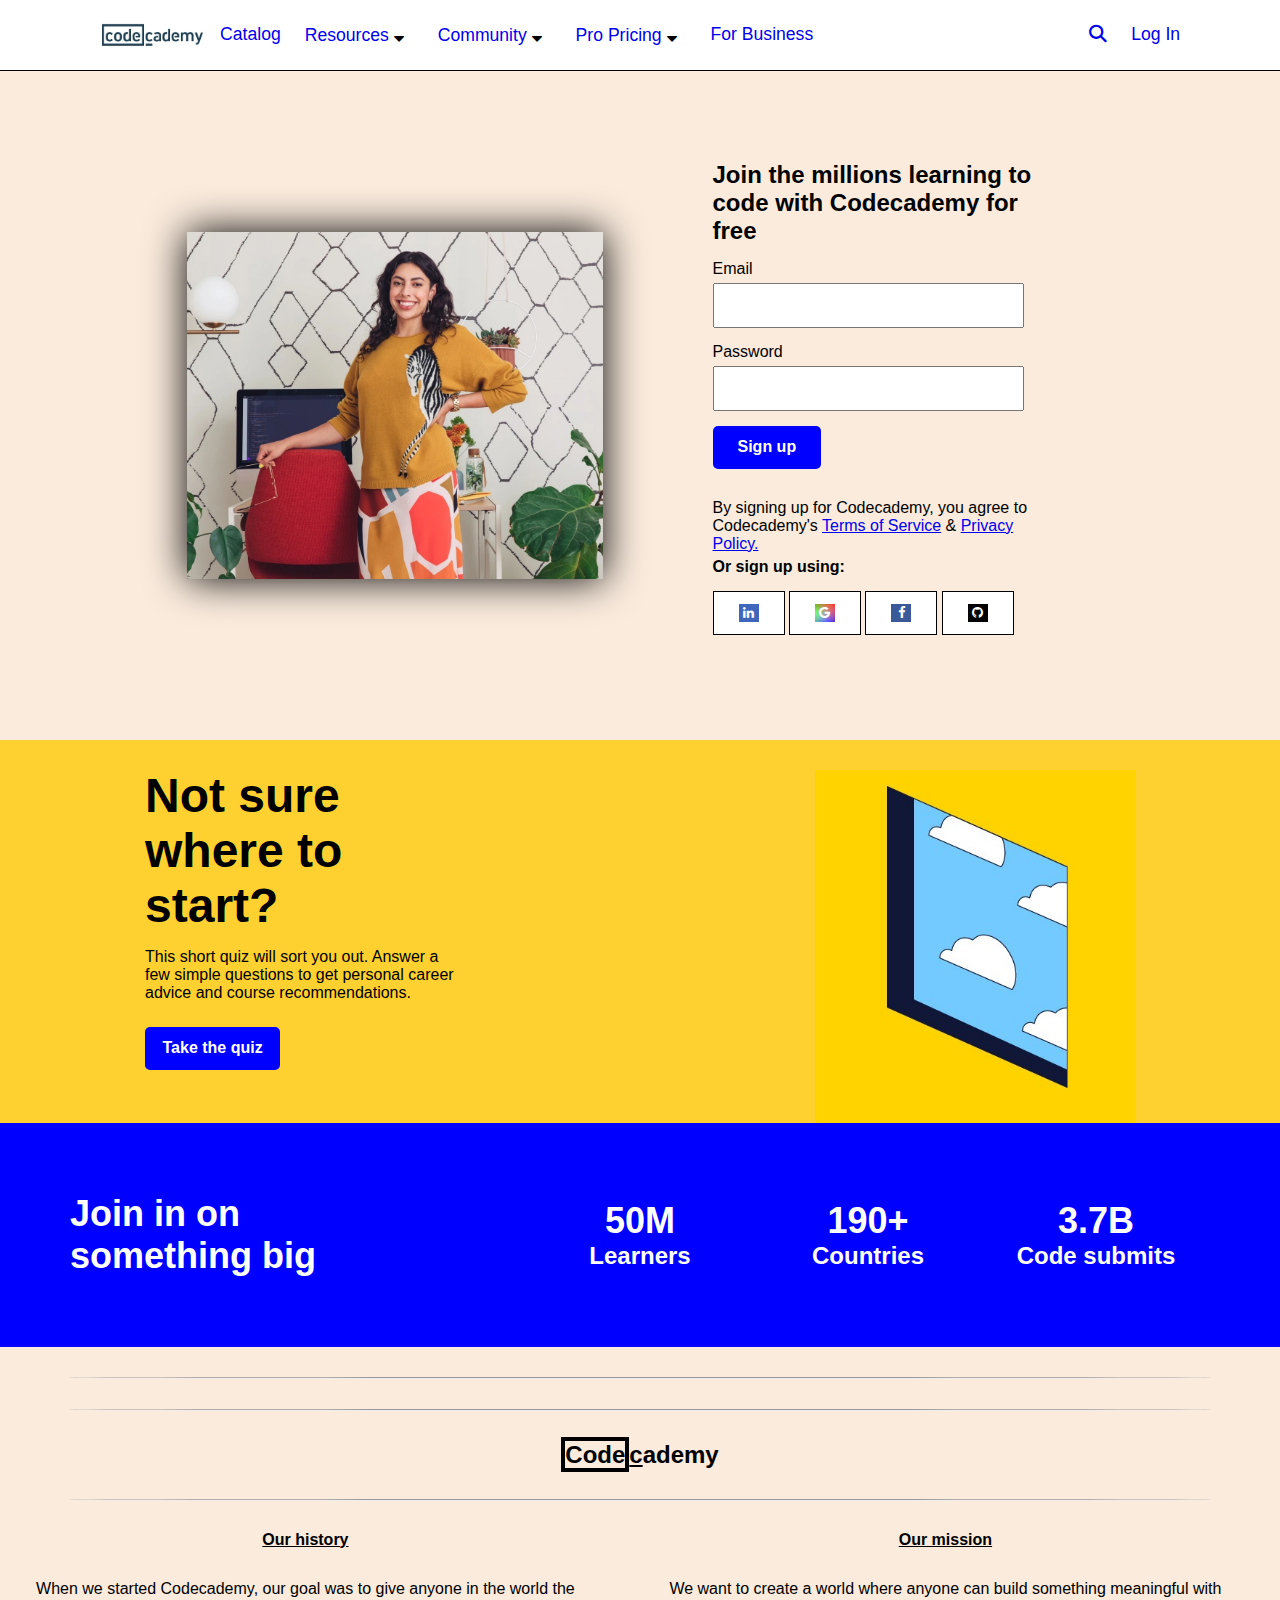
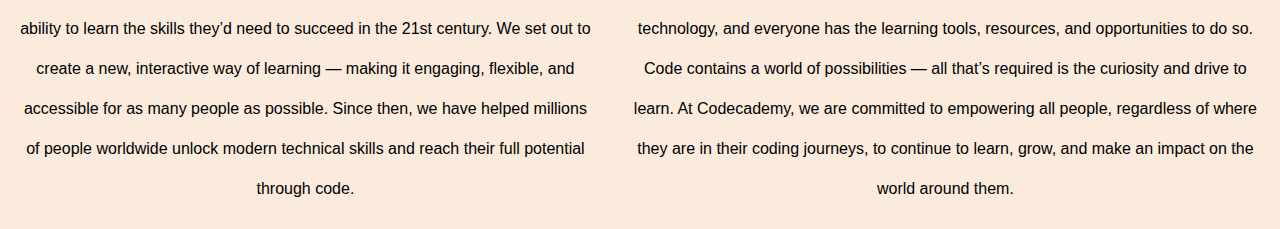
==== week-2/3.Responsive-website/index.html @ 40b02b16 "." ====
<!DOCTYPE html>
<html lang="en">
<head>
    <meta charset="UTF-8">
    <meta http-equiv="X-UA-Compatible" content="IE=edge">
    <meta name="viewport" content="width=device-width, initial-scale=1.0">
    <link rel="stylesheet" href="https://cdnjs.cloudflare.com/ajax/libs/font-awesome/6.1.1/css/all.min.css">
    <link rel="stylesheet" href="https://cdnjs.cloudflare.com/ajax/libs/font-awesome/4.7.0/css/font-awesome.min.css">
    <link rel="stylesheet" href="style.css">
    <title>Project: Rebuilding a webpage</title>
</head>
<body>

<!-- Header Part -->

<header>
    <nav class="nav-bar">
        <img src="logo.webp" alt="the-logo-photo">
        <ul class="nav-ul">
            <li><a href="#">Catalog</a></li>
            <li><a href="#">Resources</a> <a href="#"><i class='fa fa-sort-desc' style='color: black'></i></a></li>
            <li><a href="#">Community</a> <a href="#"><i class='fa fa-sort-desc' style='color: black'></i></a></li>
            <li><a href="#">Pro Pricing</a> <a href="#"><i class='fa fa-sort-desc' style='color: black'></i></a></li>
            <li><a href="#">For Business</a></li>
            <li><a href="#"><i class="fa-solid fa-magnifying-glass"></i></a></li>
            <li><a href="#">Log In</a></li>
        </ul>
        <div class="line">
            <span></span>
            <span></span>
            <span></span>
        </div>
    </nav>
</header>

<!-- Main Part -->

<main class="main-section">
    <img src="main-photo.webp" alt="the-interface-photo">
    <div class="contact-section">
        <h2>Join the millions learning to code with Codecademy for free</h2>
        <form action="">
        <p>Email</p>
        <input class="field" type="email" name="email">
        <p>Password</p>
        <input class="field" type="password" name="password">
        </form>
        <button>Sign up</button>
        <p>By signing up for Codecademy, you agree to Codecademy's <a href="#">Terms of Service</a> & <a href="#">Privacy Policy.</a></p>
        <h4>Or sign up using:</h4>
        <div class="social-media">
            <button><a target="_blank" href="#" class="fa fa-linkedin" title="linkedin"></a></button>
            <button><a target="_blank" href="#" class="fa fa-google" title="google"></a></button>
            <button><a target="_blank" href="#" class="fa fa-facebook" title="facebook"></a></button>
            <button><a target="_blank" href="#" class="fa fa-github" title="github"></a></button>            
        </div>
    </div>
</main>

<!-- Article 1 -->

<article class="article-1">
    <div class="text-div">
        <h1>Not sure where to start?</h1>
        <p>This short quiz will sort you out. Answer a few simple questions to get personal career advice and course recommendations.</p>
        <button>Take the quiz</button>
    </div>
    <img src="photo-2.jpg" alt="sky-photo">
</article>

<!-- Article 2 -->

<article class="article-2">
    <h2 id="flex-2">Join in on<br>something big</h2>
    <div class="flex-1">
        <h2>50M</h2>
        <h4>Learners</h4>    
    </div>
    <div class="flex-1">
        <h2>190+</h2>
        <h4>Countries</h4>    
    </div>
    <div class="flex-1">
        <h2>3.7B</h2>
        <h4>Code submits</h4>    
    </div>
</article>

<!-- Footer part -->

<hr>
<hr>
<footer>
    <h2><span id="bordering">Code</span><span id="underling">c</span>ademy</h2>
<hr>
    <div class="footer-text">
        <div>
            <h4>Our history</h4>
            <p>When we started Codecademy, our goal was to give anyone in the world the ability to learn the skills they’d need to succeed in the 21st century. We set out to create a new, interactive way of learning — making it engaging, flexible, and accessible for as many people as possible. Since then, we have helped millions of people worldwide unlock modern technical skills and reach their full potential through code.</p>
        </div>
        <div>
            <h4>Our mission</h4>
            <p>We want to create a world where anyone can build something meaningful with technology, and everyone has the learning tools, resources, and opportunities to do so. Code contains a world of possibilities — all that’s required is the curiosity and drive to learn. At Codecademy, we are committed to empowering all people, regardless of where they are in their coding journeys, to continue to learn, grow, and make an impact on the world around them.</p>
        </div>
    </div>
</footer>

</body>
</html>
---- week-2/3.Responsive-website/style.css ----
/* overall */

* {
    margin: 0;
    padding: 0;
    box-sizing: border-box;
}

body {
    background-color: rgb(250, 235, 221);
    font-family: "Apercu","Segoe UI","Roboto","Ubuntu","Cantarell","Fira Sans","Droid Sans","Helvetica Neue",sans-serif;
}

/* Header Part */

header {
    background-color: white;
    border-bottom: 1px solid black;
    padding: 15px 0;
}

.nav-bar {
    display: flex;
    justify-content: center;
    gap: 10px;
}

.nav-bar img {
    width: 9%;
}

.nav-ul {
    list-style: none;
    display: flex;
    align-items: center;
    width: 75%;
    gap: 2.5%;
    font-size: 1.1rem;
    margin-right: 5px;
}

.nav-ul li:nth-child(6) {
    margin-left: auto;
}

.nav-ul a {
    text-decoration: none;
}

.nav-ul a:hover {
    color: blue;
}

.line {
    display: none;
}

/* Main Part */

.main-section {
    display: flex;
    margin: 90px auto;
    justify-content: center;
    align-items: center;
    gap: 75px;
}

.main-section img {
    filter: drop-shadow(0 0px 20px black);
    width: 32.5%;
}

.contact-section {
    width: 32.5%;
    font-size: 1rem;
    padding: 0 35px;
}

.field {
    width: 90%;
    height: 45px;
    font-size: 1.7rem;
}

.field:hover {
    border: 1px solid blue;
}

.field:focus {
    border: 3px solid blue;
}

.contact-section p {
    margin: 15px 0 5px 0;
}

.contact-section button {
    color: white;
    background-color: blue;
    padding: 12.5px 25px;
    margin: 15px 0;
    border: none;
    border-radius: 5px;
    font-size: 1rem;
    font-weight: bold;
}

.contact-section button:hover {
    opacity: .7;
}

.social-media button {
    border: 1px solid black;
    border-radius: 0;
    background-color: white;
    font-size: 0.8rem;
}

.fa {
    width: 20px;
    height: 17.5px;
    text-decoration: none;
    padding-top: 3px;
    color: white;
}

.fa-facebook {
    background-color: #3B5998;
}

.fa-google {
    background: linear-gradient(217deg, rgba(255,0,0,.8), rgba(255,0,0,0) 70.71%),
                linear-gradient(127deg, rgba(0,255,0,.8), rgba(0,255,0,0) 70.71%),
                linear-gradient(336deg, rgba(0,0,255,.8), rgba(0,0,255,0) 70.71%);
}

.fa-linkedin {
    background-color: #3f66ba;
}

.fa-github {
    background-color: black;
}

/* Article-1 */

.article-1 {
    background-color: rgb(255, 209, 48);
    display: flex;
    justify-content: center;
    gap: 350px;
    align-items: center;
}

.text-div {
    width: 25%;
}

.text-div h1 {
    font-size: 3rem;
    margin-bottom: 15px;
}

.text-div button {
    margin: 25px 0;
    color: white;
    background-color: blue;
    padding: 12.5px 17.5px;
    border: none;
    border-radius: 5px;
    font-size: 1rem;
    font-weight: bold;
}

.text-div button:hover {
    opacity: .7;
}

.article-1 img{
    margin-top: 30px;
    width: 25%;
}

/* Article-2 */

.article-2 {
    background-color: blue;
    display: flex;
    align-items: center;
    color: white;
    padding: 70px;
    font-size: 1.5rem;
}

#flex-2 {
    flex: 2;
    text-align: left;
}

.flex-1 {
    flex: 1;
    text-align: center;
}

/* Footer */

hr {
    width : 90%;
    margin: 30px auto;
    border-radius: 50%;
}

footer {
    text-align: center;
}

#bordering {
    border: 4px solid black;
}

#underling {
    text-decoration: underline;
}

.footer-text {
    display: flex;
}

footer h4 {
    text-decoration: underline;
}

footer p {
    line-height: 40px;
    margin: 20px;
}

/* Media query */

@media (min-width: 515px) and (max-width: 960px) {
    .nav-bar {
        justify-content: flex-start;
        gap: 1%;
    }
    .nav-bar img {
        width: 13.5%;
    }
    .nav-ul {
        width: 90%;
        font-size: 0.7rem;
    }
    .main-section {
        display: flex;
        flex-direction: column;
        margin: 10px auto;
        gap: 10px;
    }
    .main-section img {
        width: 50%;
    }
    .contact-section {
        width: 90%;
    }
    .article-1 {
        justify-content: space-around;
        gap: 50px;
    }
    .text-div {
        width: 50%;
        margin-left: 10px;
    }
    .article-1 img{
        width: 50%;
    }
    .article-2 {
        padding: 35px;
        font-size: 1rem;
    }
    footer p {
        line-height: 30px;
        margin: 10px;
    }
}

@media (min-width: 240px) and (max-width: 515px) {
    .nav-bar {
        justify-content: space-around;
        align-items: center;
    }
    .nav-bar img {
        width: 18%;
    }
    .nav-ul {
        display: none;
    }
    .line {
        display: flex;
        flex-direction: column;
        margin: 5px 0;
    }
    .line span {
        width: 25px;
        height: 3px;
        background-color: black;
        margin: 2px 0;
    }
    .main-section {
        display: flex;
        flex-direction: column;
        margin: 10px auto;
        gap: 10px;
    }
    .main-section img {
        width: 50%;
    }
    .contact-section {
        width: 90%;
    }
    .article-1 {
        flex-direction: column-reverse;
        gap: 10px;
    }
    .text-div {
        width: 75%;
    }
    .article-1 img{
        width: 50%;
    }
    .article-2 {
        padding: 20px;
        font-size: 0.5rem;
    }
    .footer-text {
        flex-direction: column;
    }
}
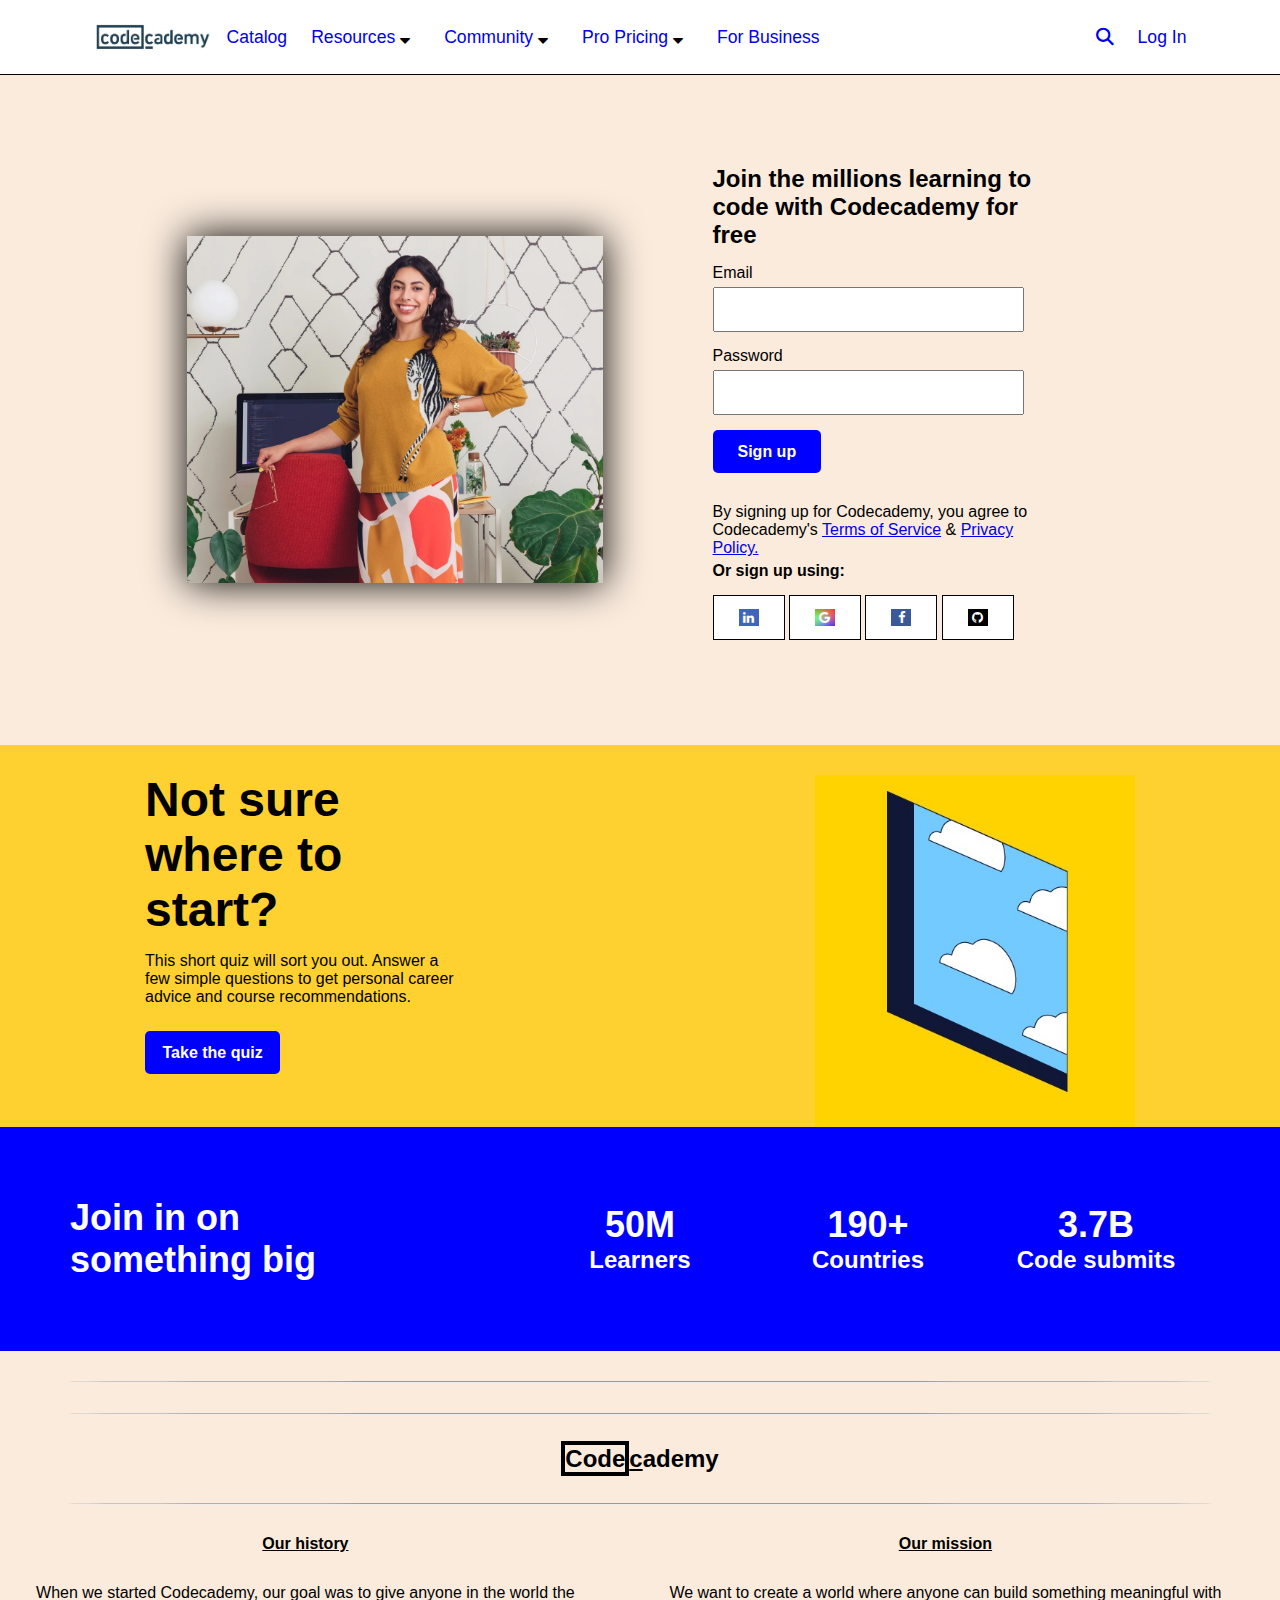
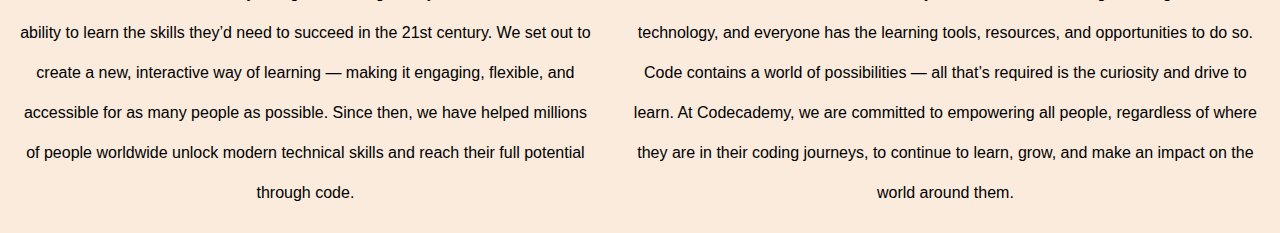
==== commit 4f2aac73: "Adjusted the styling functions in both html and css files" ====
--- a/week-2/3.Responsive-website/index.html
+++ b/week-2/3.Responsive-website/index.html
@@ -18,9 +18,9 @@
         <img src="logo.webp" alt="the-logo-photo">
         <ul class="nav-ul">
             <li><a href="#">Catalog</a></li>
-            <li><a href="#">Resources</a> <a href="#"><i class='fa fa-sort-desc' style='color: black'></i></a></li>
-            <li><a href="#">Community</a> <a href="#"><i class='fa fa-sort-desc' style='color: black'></i></a></li>
-            <li><a href="#">Pro Pricing</a> <a href="#"><i class='fa fa-sort-desc' style='color: black'></i></a></li>
+            <li><a href="#">Resources</a> <a href="#"><i class='fa fa-sort-desc'></i></a></li>
+            <li><a href="#">Community</a> <a href="#"><i class='fa fa-sort-desc'></i></a></li>
+            <li><a href="#">Pro Pricing</a> <a href="#"><i class='fa fa-sort-desc'></i></a></li>
             <li><a href="#">For Business</a></li>
             <li><a href="#"><i class="fa-solid fa-magnifying-glass"></i></a></li>
             <li><a href="#">Log In</a></li>
--- a/week-2/3.Responsive-website/style.css
+++ b/week-2/3.Responsive-website/style.css
@@ -26,7 +26,7 @@
 }
 
 .nav-bar img {
-    width: 9%;
+    width: 10%;
 }
 
 .nav-ul {
@@ -45,6 +45,10 @@
 
 .nav-ul a {
     text-decoration: none;
+}
+
+.nav-ul a:visited {
+    color: black;
 }
 
 .nav-ul a:hover {
@@ -124,6 +128,10 @@
     color: white;
 }
 
+.fa-sort-desc {
+    color: black;
+}
+
 .fa-facebook {
     background-color: #3B5998;
 }
@@ -239,56 +247,11 @@
 
 @media (min-width: 515px) and (max-width: 960px) {
     .nav-bar {
-        justify-content: flex-start;
-        gap: 1%;
-    }
-    .nav-bar img {
-        width: 13.5%;
-    }
-    .nav-ul {
-        width: 90%;
-        font-size: 0.7rem;
-    }
-    .main-section {
-        display: flex;
-        flex-direction: column;
-        margin: 10px auto;
-        gap: 10px;
-    }
-    .main-section img {
-        width: 50%;
-    }
-    .contact-section {
-        width: 90%;
-    }
-    .article-1 {
-        justify-content: space-around;
-        gap: 50px;
-    }
-    .text-div {
-        width: 50%;
-        margin-left: 10px;
-    }
-    .article-1 img{
-        width: 50%;
-    }
-    .article-2 {
-        padding: 35px;
-        font-size: 1rem;
-    }
-    footer p {
-        line-height: 30px;
-        margin: 10px;
-    }
-}
-
-@media (min-width: 240px) and (max-width: 515px) {
-    .nav-bar {
         justify-content: space-around;
         align-items: center;
     }
     .nav-bar img {
-        width: 18%;
+        width: 15%;
     }
     .nav-ul {
         display: none;
@@ -296,13 +259,75 @@
     .line {
         display: flex;
         flex-direction: column;
-        margin: 5px 0;
     }
     .line span {
         width: 25px;
         height: 3px;
         background-color: black;
-        margin: 2px 0;
+        margin: 1px 0;
+    }
+    .main-section {
+        display: flex;
+        flex-direction: column;
+        margin: 10px auto;
+        gap: 10px;
+    }
+    .main-section img {
+        width: 50%;
+    }
+    .contact-section {
+        width: 90%;
+    }
+    .article-1 {
+        justify-content: space-around;
+        gap: 50px;
+    }
+    .text-div {
+        width: 50%;
+        margin-left: 10px;
+    }
+    .article-1 img{
+        width: 50%;
+    }
+    .article-2 {
+        padding: 10px 0px;
+        font-size: 1rem;
+        display: grid;
+        grid-template-columns: repeat(3);
+        grid-row-gap: 20px;
+        grid-template-areas: "header header header";
+    }
+    #flex-2 {
+        margin-left: 39%;
+        grid-area: header;
+    }
+    footer p {
+        line-height: 30px;
+        margin: 10px;
+    }
+}
+
+@media (min-width: 240px) and (max-width: 515px) {
+  
+    .nav-bar {
+        justify-content: space-around;
+        align-items: center;
+    }
+    .nav-bar img {
+        width: 20%;
+    }
+    .nav-ul {
+        display: none;
+    }
+    .line {
+        display: flex;
+        flex-direction: column;
+    }
+    .line span {
+        width: 20px;
+        height: 2px;
+        background-color: black;
+        margin: 1px 0;
     }
     .main-section {
         display: flex;
@@ -327,8 +352,14 @@
         width: 50%;
     }
     .article-2 {
-        padding: 20px;
-        font-size: 0.5rem;
+        padding: 10px 0px;
+        font-size: 1rem;
+        display: grid;
+        grid-template-columns: repeat(3);
+        grid-row-gap: 20px;
+    }
+    #flex-2 {
+        margin-left: 35%;
     }
     .footer-text {
         flex-direction: column;
